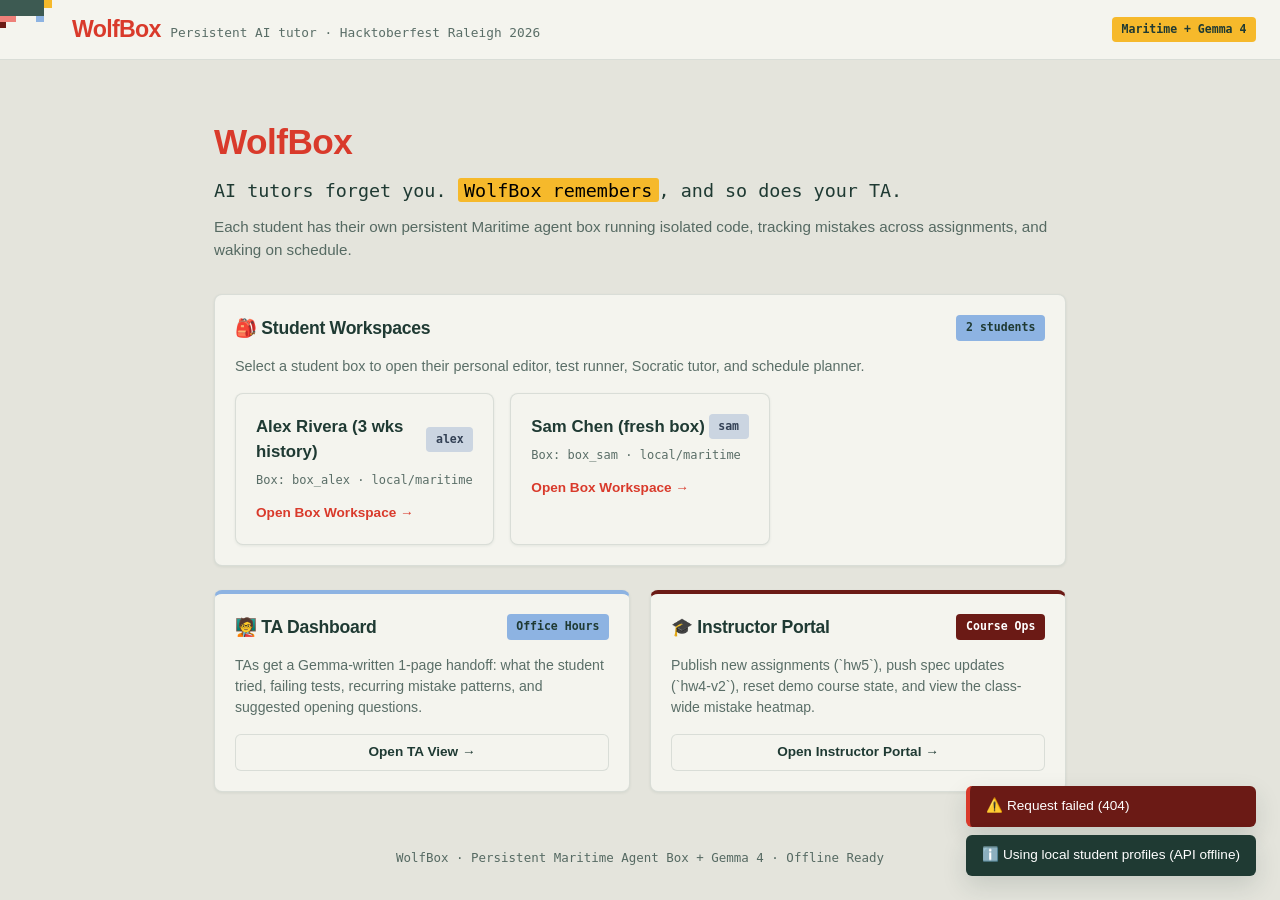
==== orchestrator/static/index.html @ 7f99ff9a "feat(ui): implement WolfBox WS5 frontend suite - Add style.css with Hacktoberfest Raleigh palette, c" ====
<!doctype html>
<html lang="en">
<head>
  <meta charset="utf-8">
  <meta name="viewport" content="width=device-width, initial-scale=1">
  <title>WolfBox — Persistent AI Coding Tutor & Course Copilot</title>
  <link rel="stylesheet" href="style.css">
  <script src="serial.js"></script>
  <script src="app.js"></script>
</head>
<body>
  <div class="pixel-header">
    <header class="app-header">
      <div class="brand">
        <a href="index.html">WolfBox</a>
        <span class="tagline">Persistent AI tutor · Hacktoberfest Raleigh 2026</span>
      </div>
      <div class="header-controls">
        <span class="tag y">Maritime + Gemma 4</span>
      </div>
    </header>
  </div>

  <main class="container" style="max-width: 900px; margin-top: 2rem;">
    <div style="margin-bottom: 2rem;">
      <h1 style="color: var(--red); font-size: 2.2rem; margin-bottom: 0.5rem;">WolfBox</h1>
      <p style="font-size: 1.15rem; font-family: var(--mono); color: var(--ink);">
        AI tutors forget you. <mark style="background: var(--yellow); padding: 0.1rem 0.4rem; border-radius: 3px;">WolfBox remembers</mark>, and so does your TA.
      </p>
      <p class="muted" style="margin-top: 0.5rem; font-size: 0.95rem;">
        Each student has their own persistent Maritime agent box running isolated code, tracking mistakes across assignments, and waking on schedule.
      </p>
    </div>

    <div style="display: grid; grid-template-columns: 1fr; gap: 1.5rem;">
      <!-- Student Selection Card -->
      <section class="card">
        <div class="card-header">
          <h2 class="card-title">
            <span>🎒 Student Workspaces</span>
          </h2>
          <span class="tag b" id="student-count-badge">Loading...</span>
        </div>
        <p class="muted" style="font-size: 0.9rem; margin-bottom: 1rem;">
          Select a student box to open their personal editor, test runner, Socratic tutor, and schedule planner.
        </p>

        <div id="students-container" style="display: grid; grid-template-columns: repeat(auto-fill, minmax(250px, 1fr)); gap: 1rem;">
          <!-- Populated by JS -->
          <div class="muted" style="padding: 1rem; text-align: center;">Discovering student boxes...</div>
        </div>
      </section>

      <!-- Roles Cards Grid -->
      <div style="display: grid; grid-template-columns: 1fr 1fr; gap: 1.25rem;">
        <!-- TA View -->
        <section class="card" style="border-top: 4px solid var(--blue);">
          <div class="card-header">
            <h3 class="card-title">🧑‍🏫 TA Dashboard</h3>
            <span class="tag b">Office Hours</span>
          </div>
          <p style="font-size: 0.88rem; color: var(--ink-light); margin-bottom: 1rem;">
            TAs get a Gemma-written 1-page handoff: what the student tried, failing tests, recurring mistake patterns, and suggested opening questions.
          </p>
          <a href="ta.html" class="btn btn-secondary" style="width: 100%;">Open TA View →</a>
        </section>

        <!-- Instructor View -->
        <section class="card" style="border-top: 4px solid var(--maroon);">
          <div class="card-header">
            <h3 class="card-title">🎓 Instructor Portal</h3>
            <span class="tag m">Course Ops</span>
          </div>
          <p style="font-size: 0.88rem; color: var(--ink-light); margin-bottom: 1rem;">
            Publish new assignments (`hw5`), push spec updates (`hw4-v2`), reset demo course state, and view the class-wide mistake heatmap.
          </p>
          <a href="instructor.html" class="btn btn-secondary" style="width: 100%;">Open Instructor Portal →</a>
        </section>
      </div>
    </div>
  </main>

  <footer style="margin-top: auto; padding: 2rem; text-align: center; font-family: var(--mono); font-size: 0.78rem; color: var(--ink-light);">
    WolfBox · Persistent Maritime Agent Box + Gemma 4 · Offline Ready
  </footer>

  <script>
    async function loadStudents() {
      const container = document.getElementById('students-container');
      const badge = document.getElementById('student-count-badge');

      const res = await apiFetch('/api/students');

      let students = [];
      if (res.ok && Array.isArray(res.data) && res.data.length > 0) {
        students = res.data;
      } else {
        // Fallback default demo students
        students = [
          { id: 'alex', name: 'Alex Rivera (3 wks history)', backend: 'local/maritime', box_id: 'box_alex' },
          { id: 'sam', name: 'Sam Chen (fresh box)', backend: 'local/maritime', box_id: 'box_sam' }
        ];
        if (!res.ok) {
          showToast('Using local student profiles (API offline)', 'info');
        }
      }

      badge.textContent = `${students.length} students`;
      container.innerHTML = '';

      students.forEach(s => {
        const card = document.createElement('a');
        card.href = `student.html?id=${encodeURIComponent(s.id)}`;
        card.className = 'card';
        card.style.display = 'flex';
        card.style.flexDirection = 'column';
        card.style.gap = '0.4rem';
        card.style.textDecoration = 'none';
        card.style.border = '1px solid var(--card-border)';
        card.style.transition = 'all 0.15s ease';

        card.onmouseenter = () => { card.style.borderColor = 'var(--green)'; card.style.transform = 'translateY(-2px)'; };
        card.onmouseleave = () => { card.style.borderColor = 'var(--card-border)'; card.style.transform = 'none'; };

        card.innerHTML = `
          <div style="display: flex; justify-content: space-between; align-items: center;">
            <strong style="color: var(--ink); font-size: 1.05rem;">${escapeHtml(s.name || s.id)}</strong>
            <span class="tag gray">${escapeHtml(s.id)}</span>
          </div>
          <span style="font-family: var(--mono); font-size: 0.75rem; color: var(--ink-light);">
            Box: ${escapeHtml(s.box_id || s.id)} · ${escapeHtml(s.backend || 'active')}
          </span>
          <div style="margin-top: 0.5rem; color: var(--red); font-weight: 600; font-size: 0.85rem;">
            Open Box Workspace →
          </div>
        `;
        container.appendChild(card);
      });
    }

    document.addEventListener('DOMContentLoaded', loadStudents);
  </script>
</body>
</html>
---- orchestrator/static/style.css ----
/* WolfBox UI — Style Guide & Component Styles
   Hacktoberfest Raleigh palette, system monospace & sans typography */

:root {
  --paper: #e4e4dc;
  --paper-dark: #dadad0;
  --ink: #1f3a33;
  --ink-light: rgba(31, 58, 51, 0.72);
  --ink-faint: rgba(31, 58, 51, 0.15);
  --green: #3d5a52;
  --green-dark: #273b36;
  --green-light: #52756b;
  --red: #d93a2b;
  --red-light: #feeceb;
  --yellow: #f6b92b;
  --yellow-light: #fef7e6;
  --blue: #8db3e2;
  --blue-light: #eef4fb;
  --pink: #ee8079;
  --pink-light: #fdf0ef;
  --maroon: #6b1a15;
  --card-bg: #f4f4ee;
  --card-border: rgba(31, 58, 51, 0.12);
  --code-bg: #212927;
  --code-ink: #f0f4f2;
  --mono: ui-monospace, "SF Mono", "Roboto Mono", Menlo, Consolas, monospace;
  --sans: ui-sans-serif, -apple-system, "Segoe UI", Roboto, Helvetica, Arial, sans-serif;
  --shadow-sm: 0 1px 3px rgba(31, 58, 51, 0.08);
  --shadow-md: 0 4px 12px rgba(31, 58, 51, 0.1);
  --shadow-lg: 0 10px 25px rgba(31, 58, 51, 0.15);
}

* {
  box-sizing: border-box;
  margin: 0;
  padding: 0;
}

body {
  font-family: var(--sans);
  color: var(--ink);
  background-color: var(--paper);
  line-height: 1.5;
  min-height: 100vh;
  display: flex;
  flex-direction: column;
}

/* Typography */
h1, h2, h3, h4 {
  font-family: var(--sans);
  font-weight: 700;
  letter-spacing: -0.015em;
  color: var(--ink);
}

h1 { font-size: 1.85rem; }
h2 { font-size: 1.4rem; }
h3 { font-size: 1.15rem; }
h4 { font-size: 0.95rem; }

p { margin-bottom: 0.75rem; }
p:last-child { margin-bottom: 0; }

a {
  color: var(--green);
  text-decoration: none;
}
a:hover {
  text-decoration: underline;
}

.mono { font-family: var(--mono); }
.muted { color: var(--ink-light); }

/* Pixel Corner Accent (from deck) */
.pixel-header {
  position: relative;
  overflow: hidden;
  background: var(--card-bg);
  border-bottom: 1px solid var(--card-border);
}

.pixel-header::before {
  content: "";
  position: absolute;
  top: 0;
  left: 0;
  width: 60px;
  height: 28px;
  background:
    linear-gradient(var(--green), var(--green)) 0 0 / 44px 16px no-repeat,
    linear-gradient(var(--yellow), var(--yellow)) 44px 0 / 8px 8px no-repeat,
    linear-gradient(var(--pink), var(--pink)) 0 16px / 16px 6px no-repeat,
    linear-gradient(var(--blue), var(--blue)) 36px 16px / 8px 6px no-repeat,
    linear-gradient(var(--maroon), var(--maroon)) 0 22px / 6px 6px no-repeat;
  pointer-events: none;
}

/* Header & Nav */
header.app-header {
  padding: 0.75rem 1.5rem 0.75rem 4.5rem;
  display: flex;
  align-items: center;
  justify-content: space-between;
  gap: 1rem;
  flex-wrap: wrap;
}

.brand {
  display: flex;
  align-items: baseline;
  gap: 0.6rem;
}

.brand a {
  font-size: 1.45rem;
  font-weight: 800;
  color: var(--red);
  letter-spacing: -0.03em;
  text-decoration: none;
}

.brand .tagline {
  font-family: var(--mono);
  font-size: 0.8rem;
  color: var(--ink-light);
}

.header-controls {
  display: flex;
  align-items: center;
  gap: 0.75rem;
  flex-wrap: wrap;
}

/* Badges & Tags */
.tag {
  display: inline-flex;
  align-items: center;
  gap: 0.35rem;
  font-family: var(--mono);
  font-size: 0.72rem;
  font-weight: 600;
  padding: 0.25rem 0.6rem;
  border-radius: 4px;
  background: var(--green);
  color: #fff;
  white-space: nowrap;
}

.tag.y { background: var(--yellow); color: var(--ink); }
.tag.r { background: var(--red); color: #fff; }
.tag.b { background: var(--blue); color: var(--ink); }
.tag.p { background: var(--pink); color: var(--ink); }
.tag.m { background: var(--maroon); color: #fff; }
.tag.gray { background: #cbd5e1; color: #334155; }
.tag.outline {
  background: transparent;
  border: 1px solid currentColor;
}

/* LLM status badge */
.llm-badge {
  font-family: var(--mono);
  font-size: 0.75rem;
  font-weight: 600;
  padding: 0.3rem 0.7rem;
  border-radius: 20px;
  display: inline-flex;
  align-items: center;
  gap: 0.4rem;
  transition: all 0.2s ease;
}

.llm-badge.cloud {
  background: #d1fae5;
  color: #065f46;
  border: 1px solid #a7f3d0;
}

.llm-badge.offline {
  background: #fef3c7;
  color: #92400e;
  border: 1px solid #fde68a;
}

.llm-badge.fake {
  background: #e2e8f0;
  color: #475569;
  border: 1px solid #cbd5e1;
}

.llm-badge::before {
  content: "";
  width: 7px;
  height: 7px;
  border-radius: 50%;
  display: inline-block;
}

.llm-badge.cloud::before { background: #10b981; }
.llm-badge.offline::before { background: #f59e0b; }
.llm-badge.fake::before { background: #94a3b8; }

/* Buttons */
.btn {
  font-family: var(--sans);
  font-weight: 600;
  font-size: 0.85rem;
  padding: 0.45rem 0.9rem;
  border-radius: 6px;
  border: 1px solid transparent;
  cursor: pointer;
  display: inline-flex;
  align-items: center;
  justify-content: center;
  gap: 0.4rem;
  transition: background-color 0.15s ease, transform 0.05s ease, box-shadow 0.15s ease;
  text-decoration: none;
}

.btn:active {
  transform: translateY(1px);
}

.btn-primary {
  background: var(--red);
  color: #fff;
}
.btn-primary:hover {
  background: #bf2f22;
}

.btn-success {
  background: var(--green);
  color: #fff;
}
.btn-success:hover {
  background: var(--green-dark);
}

.btn-secondary {
  background: var(--card-bg);
  border-color: var(--card-border);
  color: var(--ink);
}
.btn-secondary:hover {
  background: #eaeae0;
}

.btn-sm {
  font-size: 0.75rem;
  padding: 0.25rem 0.55rem;
}

.btn-link {
  background: none;
  border: none;
  color: var(--green);
  padding: 0;
  cursor: pointer;
  text-decoration: underline;
}

.btn:disabled {
  opacity: 0.55;
  cursor: not-allowed;
  transform: none;
}

/* Navigation bar */
.nav-bar {
  display: flex;
  gap: 0.5rem;
  padding: 0 1.5rem;
  background: var(--card-bg);
  border-bottom: 1px solid var(--card-border);
}

.nav-link {
  font-family: var(--sans);
  font-size: 0.9rem;
  font-weight: 600;
  color: var(--ink-light);
  padding: 0.75rem 1rem;
  text-decoration: none;
  border-bottom: 3px solid transparent;
  transition: color 0.15s, border-color 0.15s;
}

.nav-link:hover {
  color: var(--ink);
  text-decoration: none;
}

.nav-link.active {
  color: var(--red);
  border-bottom-color: var(--red);
}

/* Tabs */
.tabs {
  display: flex;
  gap: 0.4rem;
  border-bottom: 2px solid var(--card-border);
  margin-bottom: 1.25rem;
}

.tab-btn {
  background: none;
  border: none;
  font-family: var(--sans);
  font-weight: 600;
  font-size: 0.95rem;
  color: var(--ink-light);
  padding: 0.6rem 1rem;
  cursor: pointer;
  border-bottom: 2px solid transparent;
  margin-bottom: -2px;
  display: flex;
  align-items: center;
  gap: 0.4rem;
}

.tab-btn:hover {
  color: var(--ink);
}

.tab-btn.active {
  color: var(--ink);
  border-bottom-color: var(--ink);
}

.tab-content {
  display: none;
}
.tab-content.active {
  display: block;
}

/* Main Layout Containers */
.container {
  max-width: 1280px;
  margin: 0 auto;
  padding: 1.5rem;
  width: 100%;
  flex: 1;
}

.grid-main {
  display: grid;
  grid-template-columns: 1fr 1fr;
  gap: 1.25rem;
}

@media (max-width: 960px) {
  .grid-main {
    grid-template-columns: 1fr;
  }
}

/* Card Component */
.card {
  background: var(--card-bg);
  border: 1px solid var(--card-border);
  border-radius: 8px;
  padding: 1.25rem;
  box-shadow: var(--shadow-sm);
  position: relative;
}

.card-header {
  display: flex;
  align-items: center;
  justify-content: space-between;
  margin-bottom: 0.9rem;
  gap: 0.5rem;
  flex-wrap: wrap;
}

.card-title {
  font-size: 1.1rem;
  font-weight: 700;
  display: flex;
  align-items: center;
  gap: 0.5rem;
}

/* Nudge Banner */
.nudge-banner {
  background: var(--yellow-light);
  border: 1px solid var(--yellow);
  border-left: 5px solid var(--yellow);
  border-radius: 6px;
  padding: 1rem 1.25rem;
  margin-bottom: 1.25rem;
  display: flex;
  flex-direction: column;
  gap: 0.6rem;
  box-shadow: var(--shadow-sm);
}

.nudge-banner .nudge-title {
  display: flex;
  align-items: center;
  gap: 0.5rem;
  font-weight: 700;
  color: #78350f;
  font-size: 0.95rem;
}

.nudge-banner .nudge-reason {
  font-size: 0.9rem;
  color: var(--ink);
}

.nudge-banner .nudge-draft {
  background: #fff;
  border-radius: 4px;
  padding: 0.6rem 0.8rem;
  font-family: var(--mono);
  font-size: 0.82rem;
  border: 1px solid rgba(246, 185, 43, 0.4);
  color: var(--ink);
}

.nudge-actions {
  display: flex;
  gap: 0.5rem;
  align-self: flex-start;
}

/* Code Editor */
.editor-container {
  display: flex;
  flex-direction: column;
  border-radius: 6px;
  overflow: hidden;
  border: 1px solid #111a18;
  background: var(--code-bg);
  box-shadow: var(--shadow-md);
}

.editor-toolbar {
  background: #18201e;
  padding: 0.5rem 0.8rem;
  display: flex;
  align-items: center;
  justify-content: space-between;
  border-bottom: 1px solid #283330;
  color: #9cb0a8;
  font-family: var(--mono);
  font-size: 0.78rem;
}

.code-textarea {
  width: 100%;
  min-height: 280px;
  height: 380px;
  background: var(--code-bg);
  color: var(--code-ink);
  font-family: var(--mono);
  font-size: 0.88rem;
  line-height: 1.5;
  padding: 1rem;
  border: none;
  resize: vertical;
  outline: none;
  tab-size: 4;
  white-space: pre;
}

/* Test Results */
.test-results {
  display: flex;
  flex-direction: column;
  gap: 0.5rem;
  margin-top: 0.75rem;
}

.test-item {
  display: flex;
  flex-direction: column;
  padding: 0.6rem 0.8rem;
  border-radius: 5px;
  font-size: 0.85rem;
  border: 1px solid transparent;
}

.test-item.pass {
  background: #e8f5e9;
  border-color: #c8e6c9;
  color: #1b5e20;
}

.test-item.fail {
  background: #ffebee;
  border-color: #ffcdd2;
  color: #b71c1c;
}

.test-item-header {
  display: flex;
  align-items: center;
  justify-content: space-between;
  font-family: var(--mono);
  font-weight: 600;
}

.test-error-excerpt {
  margin-top: 0.4rem;
  background: #fff;
  border-radius: 4px;
  padding: 0.5rem;
  font-family: var(--mono);
  font-size: 0.75rem;
  color: #c62828;
  white-space: pre-wrap;
  border: 1px solid #ffcdd2;
  max-height: 160px;
  overflow-y: auto;
}

/* Hint Card */
.hint-card {
  background: #fbfbf9;
  border-left: 4px solid var(--green);
  border-radius: 0 6px 6px 0;
  padding: 1rem 1.15rem;
  margin-top: 1rem;
  box-shadow: var(--shadow-sm);
  display: flex;
  flex-direction: column;
  gap: 0.6rem;
}

.hint-header {
  display: flex;
  align-items: center;
  justify-content: space-between;
}

.hint-title {
  font-size: 0.95rem;
  font-weight: 700;
  color: var(--green);
  display: flex;
  align-items: center;
  gap: 0.4rem;
}

.hint-body {
  font-size: 0.92rem;
  line-height: 1.5;
  color: var(--ink);
}

.hint-chips {
  display: flex;
  flex-wrap: wrap;
  gap: 0.4rem;
}

.hint-caption {
  font-family: var(--mono);
  font-size: 0.72rem;
  color: var(--ink-light);
  align-self: flex-end;
}

/* Ask Box */
.ask-container {
  display: flex;
  flex-direction: column;
  gap: 0.6rem;
  margin-top: 1.25rem;
  padding-top: 1rem;
  border-top: 1px solid var(--card-border);
}

.ask-input-row {
  display: flex;
  gap: 0.5rem;
}

.ask-input {
  flex: 1;
  padding: 0.5rem 0.8rem;
  border-radius: 6px;
  border: 1px solid var(--card-border);
  font-family: var(--sans);
  font-size: 0.88rem;
  outline: none;
}
.ask-input:focus {
  border-color: var(--green);
}

.ask-reply {
  background: #fff;
  border-radius: 6px;
  border: 1px solid var(--card-border);
  padding: 0.85rem;
  font-size: 0.88rem;
  line-height: 1.5;
}

/* Schedule Week Grid (from Proposal Deck) */
.sample-banner {
  background: var(--yellow-light);
  border: 1px solid var(--yellow);
  color: #78350f;
  font-family: var(--mono);
  font-size: 0.75rem;
  font-weight: 600;
  padding: 0.35rem 0.8rem;
  border-radius: 4px;
  margin-bottom: 1rem;
  display: inline-flex;
  align-items: center;
  gap: 0.4rem;
}

.week-grid-container {
  display: flex;
  flex-direction: column;
  gap: 1.25rem;
}

.option-cards-row {
  display: grid;
  grid-template-columns: repeat(auto-fit, minmax(320px, 1fr));
  gap: 1.25rem;
}

.week {
  display: grid;
  grid-template-columns: 50px repeat(5, 1fr);
  gap: 3px;
  font-family: var(--mono);
  font-size: 0.74rem;
  background: #fff;
  padding: 8px;
  border-radius: 6px;
  border: 1px solid var(--card-border);
}

.week .h {
  text-align: center;
  font-weight: 700;
  opacity: 0.7;
  padding: 2px 0;
  border-bottom: 1px solid var(--ink-faint);
}

.week .t {
  opacity: 0.65;
  font-size: 0.7rem;
  display: flex;
  align-items: center;
  justify-content: flex-end;
  padding-right: 6px;
}

.week .c {
  border-radius: 4px;
  padding: 4px 5px;
  color: #fff;
  font-size: 0.7rem;
  line-height: 1.2;
  font-weight: 600;
  display: flex;
  flex-direction: column;
  justify-content: center;
  min-height: 32px;
}

.c.a { background: var(--green); }
.c.b2 { background: var(--red); }
.c.c3 { background: var(--blue); color: var(--ink); }
.c.d { background: var(--maroon); }
.c.e { background: var(--yellow); color: var(--ink); }
.c.f { background: #4a5568; }
.c.x { background: rgba(31, 58, 51, 0.03); border: 1px dashed rgba(31, 58, 51, 0.08); }

/* Deadlines & Docs */
.deadlines-list {
  display: flex;
  flex-direction: column;
  gap: 0.6rem;
}

.deadline-item {
  display: flex;
  align-items: center;
  justify-content: space-between;
  background: #fff;
  padding: 0.65rem 0.9rem;
  border-radius: 6px;
  border: 1px solid var(--card-border);
}

.deadline-info {
  display: flex;
  flex-direction: column;
}

.deadline-title {
  font-weight: 600;
  font-size: 0.88rem;
}

.deadline-source {
  font-family: var(--mono);
  font-size: 0.72rem;
  color: var(--ink-light);
}

.deadline-badge {
  font-family: var(--mono);
  font-size: 0.74rem;
  font-weight: 600;
  padding: 0.2rem 0.5rem;
  border-radius: 4px;
  background: var(--yellow-light);
  color: #854d0e;
  border: 1px solid #fde047;
}

.docs-grid {
  display: grid;
  grid-template-columns: repeat(auto-fill, minmax(260px, 1fr));
  gap: 0.9rem;
}

.doc-card {
  background: #fff;
  border-radius: 6px;
  border: 1px solid var(--card-border);
  padding: 0.9rem;
  cursor: pointer;
  transition: transform 0.1s, box-shadow 0.1s, border-color 0.1s;
  display: flex;
  flex-direction: column;
  gap: 0.4rem;
}

.doc-card:hover {
  transform: translateY(-2px);
  box-shadow: var(--shadow-md);
  border-color: var(--green);
}

.doc-card-title {
  font-weight: 700;
  font-size: 0.9rem;
  display: flex;
  align-items: center;
  gap: 0.4rem;
}

.doc-card-summary {
  font-size: 0.8rem;
  color: var(--ink-light);
  line-height: 1.4;
  flex: 1;
}

/* Modal / Pane Viewer */
.modal-overlay {
  display: none;
  position: fixed;
  top: 0; left: 0; right: 0; bottom: 0;
  background: rgba(17, 32, 28, 0.6);
  backdrop-filter: blur(2px);
  z-index: 999;
  align-items: center;
  justify-content: center;
  padding: 1.5rem;
}

.modal-overlay.active {
  display: flex;
}

.modal-box {
  background: var(--card-bg);
  border-radius: 8px;
  max-width: 800px;
  width: 100%;
  max-height: 90vh;
  display: flex;
  flex-direction: column;
  box-shadow: var(--shadow-lg);
  overflow: hidden;
}

.modal-header {
  padding: 1rem 1.25rem;
  border-bottom: 1px solid var(--card-border);
  display: flex;
  align-items: center;
  justify-content: space-between;
}

.modal-body {
  padding: 1.25rem;
  overflow-y: auto;
  font-size: 0.9rem;
  line-height: 1.6;
}

.modal-body pre {
  background: #fff;
  border: 1px solid var(--card-border);
  border-radius: 6px;
  padding: 1rem;
  font-family: var(--mono);
  font-size: 0.82rem;
  white-space: pre-wrap;
  word-break: break-word;
}

/* TA Student List & Summary */
.ta-layout {
  display: grid;
  grid-template-columns: 280px 1fr;
  gap: 1.25rem;
}

@media (max-width: 840px) {
  .ta-layout {
    grid-template-columns: 1fr;
  }
}

.student-list {
  display: flex;
  flex-direction: column;
  gap: 0.5rem;
}

.student-item {
  padding: 0.8rem 1rem;
  background: #fff;
  border: 1px solid var(--card-border);
  border-radius: 6px;
  cursor: pointer;
  display: flex;
  align-items: center;
  justify-content: space-between;
  transition: all 0.15s ease;
}

.student-item:hover {
  background: #fdfdfb;
  border-color: var(--green);
}

.student-item.selected {
  background: #f0f5f3;
  border-color: var(--green);
  font-weight: 600;
}

.stuck-badge {
  background: var(--red);
  color: #fff;
  font-family: var(--mono);
  font-size: 0.68rem;
  font-weight: 700;
  padding: 0.2rem 0.5rem;
  border-radius: 3px;
  animation: pulse 1.8s infinite;
}

@keyframes pulse {
  0% { transform: scale(1); opacity: 1; }
  50% { transform: scale(1.05); opacity: 0.85; }
  100% { transform: scale(1); opacity: 1; }
}

/* Rendered Markdown Styles */
.markdown-body {
  font-size: 0.92rem;
  line-height: 1.6;
  color: var(--ink);
}

.markdown-body h1,
.markdown-body h2,
.markdown-body h3,
.markdown-body h4 {
  margin-top: 1.1rem;
  margin-bottom: 0.5rem;
}

.markdown-body h1 { font-size: 1.35rem; }
.markdown-body h2 { font-size: 1.18rem; border-bottom: 1px solid var(--ink-faint); padding-bottom: 0.25rem; }
.markdown-body h3 { font-size: 1.02rem; }

.markdown-body ul,
.markdown-body ol {
  padding-left: 1.4rem;
  margin-bottom: 0.8rem;
}

.markdown-body li {
  margin-bottom: 0.35rem;
}

.markdown-body code {
  font-family: var(--mono);
  background: rgba(31, 58, 51, 0.08);
  padding: 0.1em 0.35em;
  border-radius: 3px;
  font-size: 0.86em;
}

.markdown-body pre {
  background: #18201e;
  color: #f0f4f2;
  border-radius: 6px;
  padding: 0.85rem;
  overflow-x: auto;
  margin-bottom: 0.85rem;
}

.markdown-body pre code {
  background: none;
  padding: 0;
  color: inherit;
  font-size: 0.82rem;
}

.markdown-body blockquote {
  border-left: 4px solid var(--yellow);
  padding-left: 0.85rem;
  margin: 0.8rem 0;
  color: var(--ink-light);
  font-style: italic;
}

/* Toast Notifications */
#toast-container {
  position: fixed;
  bottom: 1.5rem;
  right: 1.5rem;
  display: flex;
  flex-direction: column;
  gap: 0.5rem;
  z-index: 10000;
  pointer-events: none;
}

.toast {
  background: #1f3a33;
  color: #fff;
  font-family: var(--sans);
  font-size: 0.85rem;
  padding: 0.65rem 1rem;
  border-radius: 6px;
  box-shadow: var(--shadow-lg);
  pointer-events: auto;
  display: flex;
  align-items: center;
  gap: 0.5rem;
  animation: slideUp 0.2s ease-out;
  max-width: 380px;
}

.toast.error {
  background: var(--maroon);
  border-left: 4px solid var(--red);
}

.toast.success {
  background: var(--green-dark);
  border-left: 4px solid #10b981;
}

.toast.warning {
  background: #78350f;
  border-left: 4px solid var(--yellow);
}

@keyframes slideUp {
  from { transform: translateY(20px); opacity: 0; }
  to { transform: translateY(0); opacity: 1; }
}

/* Heatmap Grid */
.heatmap-container {
  overflow-x: auto;
  margin-top: 1rem;
}

.heatmap-table {
  width: 100%;
  border-collapse: collapse;
  font-size: 0.82rem;
}

.heatmap-table th, .heatmap-table td {
  padding: 0.6rem 0.8rem;
  border: 1px solid var(--card-border);
  text-align: left;
}

.heatmap-table th {
  background: #eaeae0;
  font-family: var(--mono);
}

.heatmap-bar-container {
  display: flex;
  align-items: center;
  gap: 0.5rem;
}

.heatmap-bar {
  height: 14px;
  border-radius: 3px;
  background: var(--red);
  min-width: 4px;
}

/* Spinner / Thinking Pulse */
.thinking-dots::after {
  content: " .";
  animation: dots 1.5s steps(5, end) infinite;
}

@keyframes dots {
  0%, 20% { color: rgba(0,0,0,0); text-shadow: .25em 0 0 rgba(0,0,0,0), .5em 0 0 rgba(0,0,0,0); }
  40% { color: inherit; text-shadow: .25em 0 0 rgba(0,0,0,0), .5em 0 0 rgba(0,0,0,0); }
  60% { text-shadow: .25em 0 0 inherit, .5em 0 0 rgba(0,0,0,0); }
  80%, 100% { text-shadow: .25em 0 0 inherit, .5em 0 0 inherit; }
}
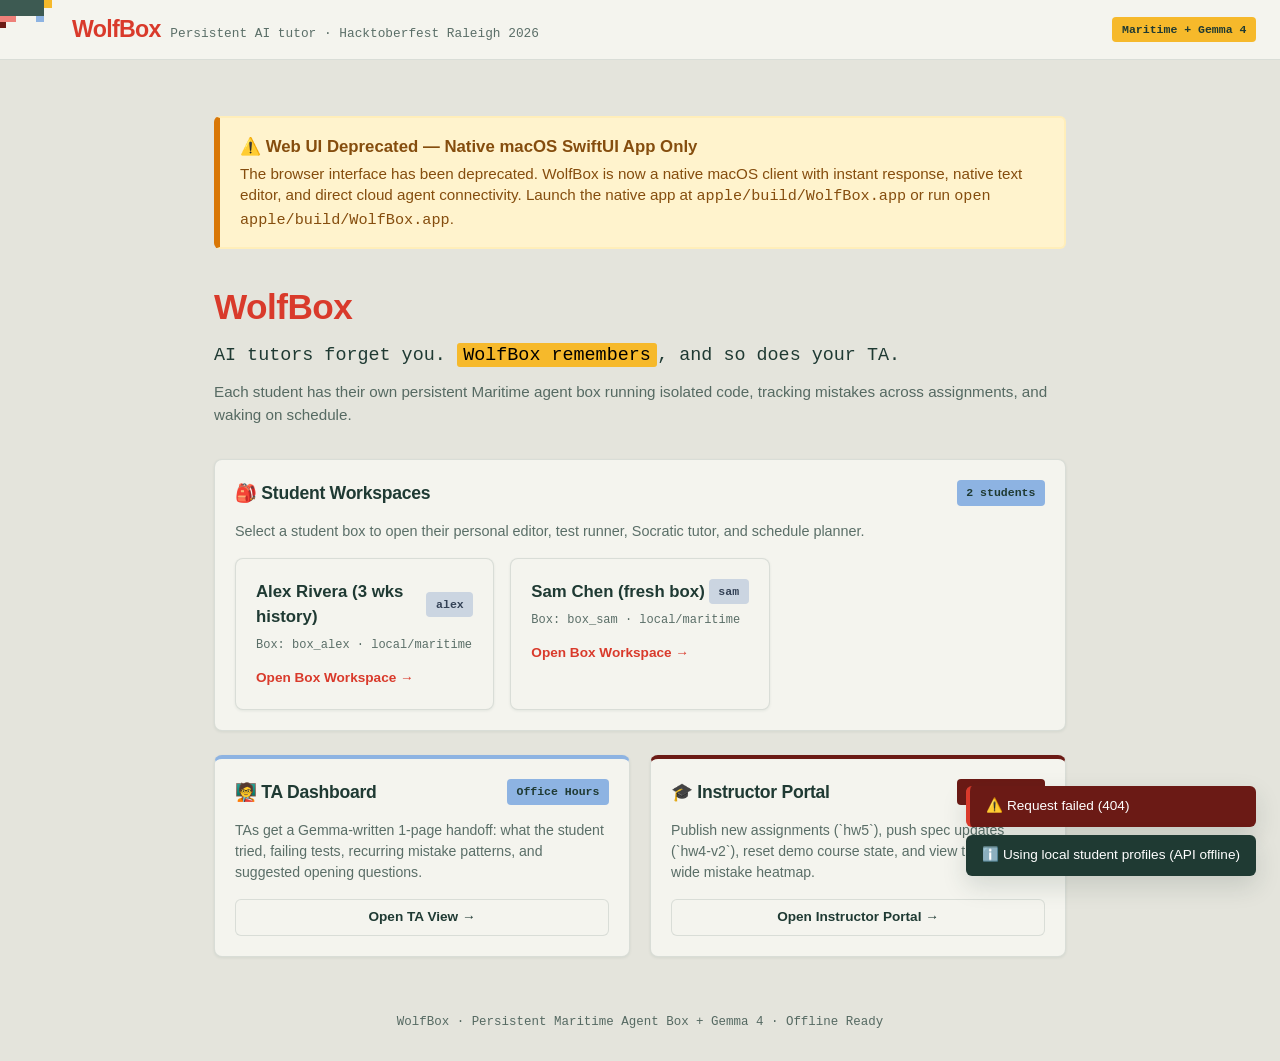
==== commit 086ba590: "docs: deprecate web ui in favor of native macOS SwiftUI client" ====
--- a/orchestrator/static/index.html
+++ b/orchestrator/static/index.html
@@ -22,6 +22,14 @@
   </div>
 
   <main class="container" style="max-width: 900px; margin-top: 2rem;">
+    <div style="background: #fff3cd; border: 2px solid #ffeeba; border-left: 6px solid #d97706; padding: 1rem 1.25rem; border-radius: 6px; margin-bottom: 2rem; color: #854d0e;">
+      <div style="font-weight: 700; font-size: 1.05rem; display: flex; align-items: center; gap: 0.5rem; margin-bottom: 0.25rem;">
+        <span>⚠️ Web UI Deprecated — Native macOS SwiftUI App Only</span>
+      </div>
+      <p style="margin: 0; font-size: 0.95rem; line-height: 1.4;">
+        The browser interface has been deprecated. WolfBox is now a native macOS client with instant response, native text editor, and direct cloud agent connectivity. Launch the native app at <code>apple/build/WolfBox.app</code> or run <code>open apple/build/WolfBox.app</code>.
+      </p>
+    </div>
     <div style="margin-bottom: 2rem;">
       <h1 style="color: var(--red); font-size: 2.2rem; margin-bottom: 0.5rem;">WolfBox</h1>
       <p style="font-size: 1.15rem; font-family: var(--mono); color: var(--ink);">
--- a/orchestrator/static/style.css
+++ b/orchestrator/static/style.css
@@ -157,6 +157,7 @@
 .tag.gray { background: #cbd5e1; color: #334155; }
 .tag.outline {
   background: transparent;
+  color: var(--ink);
   border: 1px solid currentColor;
 }
 
